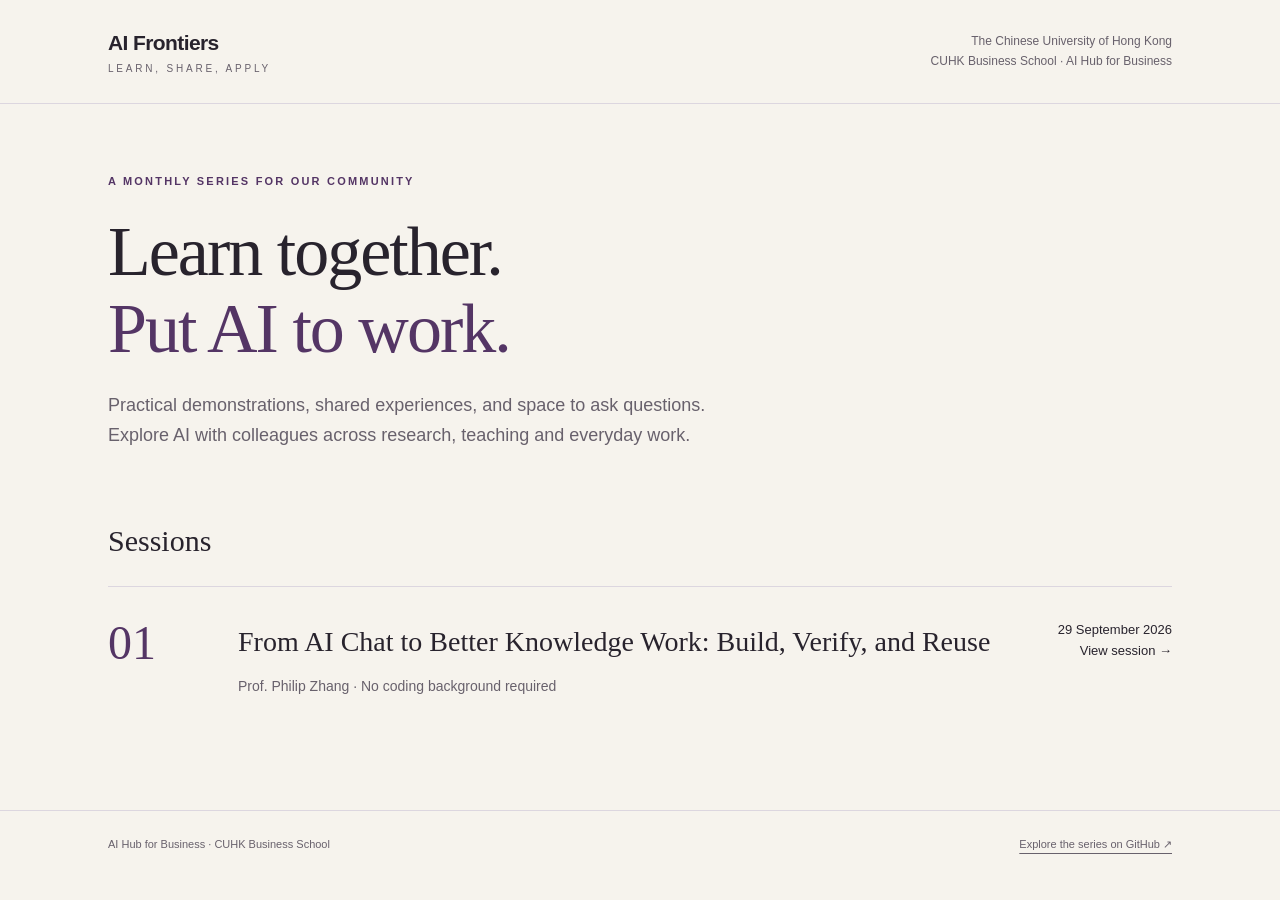
==== docs/index.html @ 6bfc77c0 "Publish event website and simplify session listing" ====
<!doctype html>
<html lang="en"><head><meta charset="utf-8"><meta name="viewport" content="width=device-width, initial-scale=1"><title>Learn, Share, Apply · AI Frontiers</title><meta name="description" content="AI Frontiers at CUHK Business School — learn, share and apply AI in research, teaching and everyday work."><link rel="stylesheet" href="style.css"></head><body><a class="skip" href="#main">Skip to content</a><header><div class="wrap masthead"><a class="brand" href="index.html">AI Frontiers<span>Learn, Share, Apply</span></a><div class="institution">The Chinese University of Hong Kong<br>CUHK Business School · AI Hub for Business</div></div></header><main id="main" class="wrap"><section class="hero"><div class="eyebrow">A monthly series for our community</div><h1>Learn together.<br><em>Put AI to work.</em></h1><p class="intro">Practical demonstrations, shared experiences, and space to ask questions. Explore AI with colleagues across research, teaching and everyday work.</p></section><section class="listing" aria-labelledby="sessions"><h2 id="sessions">Sessions</h2><a class="session" href="events/2026-09-29-build-verify-reuse.html"><span class="number">01</span><div><h2>From AI Chat to Better Knowledge Work: Build, Verify, and Reuse</h2><p>Prof. Philip Zhang · No coding background required</p></div><time datetime="2026-09-29">29 September 2026<br>View session →</time></a></section></main><footer><div class="wrap foot"><span>AI Hub for Business · CUHK Business School</span><a href="https://github.com/CUHK-Business-School-AI-Hub/AI-Frontiers-Learn-Share-and-Apply">Explore the series on GitHub ↗</a></div></footer></body></html>
---- docs/style.css ----
*{box-sizing:border-box} :root{--paper:#f6f3ed;--ink:#28232d;--muted:#68616c;--purple:#543565;--line:#dcd6df;--gold:#b18c4c}body{margin:0;background:var(--paper);color:var(--ink);font-family:Arial,Helvetica,sans-serif;line-height:1.65}a{color:inherit;text-underline-offset:5px}a:hover{color:var(--purple)}a:focus-visible{outline:3px solid var(--gold);outline-offset:6px}.wrap{max-width:1160px;margin:auto;padding:0 48px}header{border-bottom:1px solid var(--line)}.masthead{display:flex;align-items:center;justify-content:space-between;gap:24px;padding-top:26px;padding-bottom:26px}.brand{text-decoration:none;font-weight:700;font-size:21px;letter-spacing:-.6px}.brand span{display:block;font-size:10px;letter-spacing:2.8px;text-transform:uppercase;font-weight:400;color:var(--muted)}.institution{font-size:12px;text-align:right;color:var(--muted)}.eyebrow{text-transform:uppercase;font-size:11px;font-weight:700;letter-spacing:2.2px;color:var(--purple)}.hero{padding:68px 0 48px;position:relative}h1{font-family:Georgia,'Times New Roman',serif;font-weight:400;font-size:clamp(40px,5.7vw,70px);line-height:1.09;letter-spacing:-2px;margin:24px 0;max-width:930px}h1 em{font-style:normal;color:var(--purple)}.intro{font-size:18px;color:var(--muted);max-width:660px}.details{display:grid;grid-template-columns:1fr 1fr 1.4fr;border-top:1px solid var(--line);border-bottom:1px solid var(--line);margin:0;padding:25px 0;gap:25px}.details dt{font-size:10px;text-transform:uppercase;letter-spacing:2px;color:var(--muted);margin-bottom:8px}.details dd{margin:0;font-size:15px}.details strong{font-size:18px;font-weight:500}.content{display:grid;grid-template-columns:260px 1fr;gap:72px;padding:52px 0 66px}h2{font-family:Georgia,serif;font-weight:400;font-size:30px;margin:0 0 20px}.speaker{font-size:22px;margin:14px 0 6px}.affiliation{font-size:14px;color:var(--muted);margin:0}.badge{display:inline-block;font-size:11px;letter-spacing:.4px;border:1px solid var(--line);border-radius:40px;padding:5px 12px;margin-top:24px}.abstract p{font-size:16px;line-height:1.85;margin:0 0 20px}.welcome{border-left:3px solid var(--gold);padding:4px 0 4px 20px;margin-top:30px}.welcome p{font-size:14px;margin:0 0 8px}.welcome p:last-child{margin:0;color:var(--muted);font-size:13px}footer{border-top:1px solid var(--line);padding:24px 0 32px;font-size:11px;color:var(--muted)}.foot{display:flex;justify-content:space-between;gap:25px}.session{display:grid;grid-template-columns:100px 1fr 150px;gap:30px;padding:32px 0;border-top:1px solid var(--line);text-decoration:none;align-items:start}.session:hover h2{text-decoration:underline;text-underline-offset:6px}.number{font-family:Georgia,serif;font-size:48px;color:var(--purple);line-height:1}.session h2{font-size:28px;margin:0 0 10px}.session p{font-size:14px;color:var(--muted);margin:0}.session time{font-size:13px;text-align:right}.listing{padding-bottom:80px}.skip{position:absolute;left:16px;top:-100px;background:white;padding:8px;z-index:5}.skip:focus{top:10px}@media(max-width:700px){.wrap{padding:0 24px}.masthead{padding-top:20px;padding-bottom:20px}.institution{font-size:10px;max-width:130px}.brand{font-size:18px}.brand span{font-size:8px;letter-spacing:1.8px}.hero{padding:42px 0 30px}h1{letter-spacing:-1px}.details{grid-template-columns:1fr;gap:18px;padding:22px 0}.details dd{font-size:14px}.content{grid-template-columns:1fr;gap:36px;padding:32px 0 44px}.foot{flex-direction:column;gap:10px}.session{grid-template-columns:48px 1fr;gap:16px}.session time{grid-column:2;text-align:left}.session h2{font-size:25px}.number{font-size:36px}}
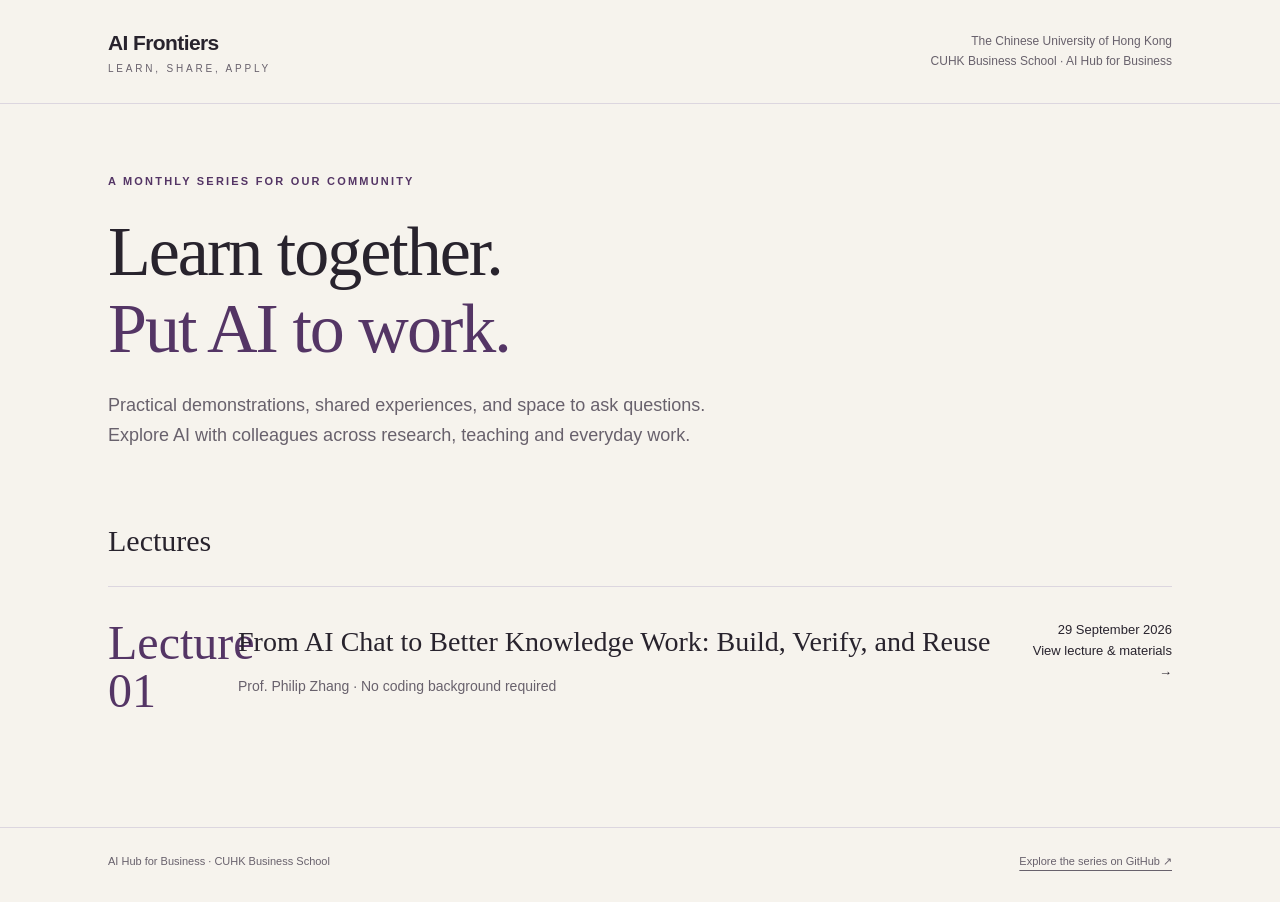
==== commit 1bacade7: "Organize lecture materials and add English resource guides" ====
--- a/docs/index.html
+++ b/docs/index.html
@@ -1,2 +1,2 @@
 <!doctype html>
-<html lang="en"><head><meta charset="utf-8"><meta name="viewport" content="width=device-width, initial-scale=1"><title>Learn, Share, Apply · AI Frontiers</title><meta name="description" content="AI Frontiers at CUHK Business School — learn, share and apply AI in research, teaching and everyday work."><link rel="stylesheet" href="style.css"></head><body><a class="skip" href="#main">Skip to content</a><header><div class="wrap masthead"><a class="brand" href="index.html">AI Frontiers<span>Learn, Share, Apply</span></a><div class="institution">The Chinese University of Hong Kong<br>CUHK Business School · AI Hub for Business</div></div></header><main id="main" class="wrap"><section class="hero"><div class="eyebrow">A monthly series for our community</div><h1>Learn together.<br><em>Put AI to work.</em></h1><p class="intro">Practical demonstrations, shared experiences, and space to ask questions. Explore AI with colleagues across research, teaching and everyday work.</p></section><section class="listing" aria-labelledby="sessions"><h2 id="sessions">Sessions</h2><a class="session" href="events/2026-09-29-build-verify-reuse.html"><span class="number">01</span><div><h2>From AI Chat to Better Knowledge Work: Build, Verify, and Reuse</h2><p>Prof. Philip Zhang · No coding background required</p></div><time datetime="2026-09-29">29 September 2026<br>View session →</time></a></section></main><footer><div class="wrap foot"><span>AI Hub for Business · CUHK Business School</span><a href="https://github.com/CUHK-Business-School-AI-Hub/AI-Frontiers-Learn-Share-and-Apply">Explore the series on GitHub ↗</a></div></footer></body></html>+<html lang="en"><head><meta charset="utf-8"><meta name="viewport" content="width=device-width, initial-scale=1"><title>Learn, Share, Apply · AI Frontiers</title><meta name="description" content="AI Frontiers at CUHK Business School — learn, share and apply AI in research, teaching and everyday work."><link rel="stylesheet" href="style.css"></head><body><a class="skip" href="#main">Skip to content</a><header><div class="wrap masthead"><a class="brand" href="index.html">AI Frontiers<span>Learn, Share, Apply</span></a><div class="institution">The Chinese University of Hong Kong<br>CUHK Business School · AI Hub for Business</div></div></header><main id="main" class="wrap"><section class="hero"><div class="eyebrow">A monthly series for our community</div><h1>Learn together.<br><em>Put AI to work.</em></h1><p class="intro">Practical demonstrations, shared experiences, and space to ask questions. Explore AI with colleagues across research, teaching and everyday work.</p></section><section class="listing" aria-labelledby="sessions"><h2 id="sessions">Lectures</h2><a class="session" href="events/2026-09-29-build-verify-reuse.html"><span class="number">Lecture 01</span><div><h2>From AI Chat to Better Knowledge Work: Build, Verify, and Reuse</h2><p>Prof. Philip Zhang · No coding background required</p></div><time datetime="2026-09-29">29 September 2026<br>View lecture &amp; materials →</time></a></section></main><footer><div class="wrap foot"><span>AI Hub for Business · CUHK Business School</span><a href="https://github.com/CUHK-Business-School-AI-Hub/AI-Frontiers-Learn-Share-and-Apply">Explore the series on GitHub ↗</a></div></footer></body></html>
--- a/docs/style.css
+++ b/docs/style.css
@@ -1 +1,3 @@
-*{box-sizing:border-box} :root{--paper:#f6f3ed;--ink:#28232d;--muted:#68616c;--purple:#543565;--line:#dcd6df;--gold:#b18c4c}body{margin:0;background:var(--paper);color:var(--ink);font-family:Arial,Helvetica,sans-serif;line-height:1.65}a{color:inherit;text-underline-offset:5px}a:hover{color:var(--purple)}a:focus-visible{outline:3px solid var(--gold);outline-offset:6px}.wrap{max-width:1160px;margin:auto;padding:0 48px}header{border-bottom:1px solid var(--line)}.masthead{display:flex;align-items:center;justify-content:space-between;gap:24px;padding-top:26px;padding-bottom:26px}.brand{text-decoration:none;font-weight:700;font-size:21px;letter-spacing:-.6px}.brand span{display:block;font-size:10px;letter-spacing:2.8px;text-transform:uppercase;font-weight:400;color:var(--muted)}.institution{font-size:12px;text-align:right;color:var(--muted)}.eyebrow{text-transform:uppercase;font-size:11px;font-weight:700;letter-spacing:2.2px;color:var(--purple)}.hero{padding:68px 0 48px;position:relative}h1{font-family:Georgia,'Times New Roman',serif;font-weight:400;font-size:clamp(40px,5.7vw,70px);line-height:1.09;letter-spacing:-2px;margin:24px 0;max-width:930px}h1 em{font-style:normal;color:var(--purple)}.intro{font-size:18px;color:var(--muted);max-width:660px}.details{display:grid;grid-template-columns:1fr 1fr 1.4fr;border-top:1px solid var(--line);border-bottom:1px solid var(--line);margin:0;padding:25px 0;gap:25px}.details dt{font-size:10px;text-transform:uppercase;letter-spacing:2px;color:var(--muted);margin-bottom:8px}.details dd{margin:0;font-size:15px}.details strong{font-size:18px;font-weight:500}.content{display:grid;grid-template-columns:260px 1fr;gap:72px;padding:52px 0 66px}h2{font-family:Georgia,serif;font-weight:400;font-size:30px;margin:0 0 20px}.speaker{font-size:22px;margin:14px 0 6px}.affiliation{font-size:14px;color:var(--muted);margin:0}.badge{display:inline-block;font-size:11px;letter-spacing:.4px;border:1px solid var(--line);border-radius:40px;padding:5px 12px;margin-top:24px}.abstract p{font-size:16px;line-height:1.85;margin:0 0 20px}.welcome{border-left:3px solid var(--gold);padding:4px 0 4px 20px;margin-top:30px}.welcome p{font-size:14px;margin:0 0 8px}.welcome p:last-child{margin:0;color:var(--muted);font-size:13px}footer{border-top:1px solid var(--line);padding:24px 0 32px;font-size:11px;color:var(--muted)}.foot{display:flex;justify-content:space-between;gap:25px}.session{display:grid;grid-template-columns:100px 1fr 150px;gap:30px;padding:32px 0;border-top:1px solid var(--line);text-decoration:none;align-items:start}.session:hover h2{text-decoration:underline;text-underline-offset:6px}.number{font-family:Georgia,serif;font-size:48px;color:var(--purple);line-height:1}.session h2{font-size:28px;margin:0 0 10px}.session p{font-size:14px;color:var(--muted);margin:0}.session time{font-size:13px;text-align:right}.listing{padding-bottom:80px}.skip{position:absolute;left:16px;top:-100px;background:white;padding:8px;z-index:5}.skip:focus{top:10px}@media(max-width:700px){.wrap{padding:0 24px}.masthead{padding-top:20px;padding-bottom:20px}.institution{font-size:10px;max-width:130px}.brand{font-size:18px}.brand span{font-size:8px;letter-spacing:1.8px}.hero{padding:42px 0 30px}h1{letter-spacing:-1px}.details{grid-template-columns:1fr;gap:18px;padding:22px 0}.details dd{font-size:14px}.content{grid-template-columns:1fr;gap:36px;padding:32px 0 44px}.foot{flex-direction:column;gap:10px}.session{grid-template-columns:48px 1fr;gap:16px}.session time{grid-column:2;text-align:left}.session h2{font-size:25px}.number{font-size:36px}}+*{box-sizing:border-box} :root{--paper:#f6f3ed;--ink:#28232d;--muted:#68616c;--purple:#543565;--line:#dcd6df;--gold:#b18c4c}body{margin:0;background:var(--paper);color:var(--ink);font-family:Arial,Helvetica,sans-serif;line-height:1.65}a{color:inherit;text-underline-offset:5px}a:hover{color:var(--purple)}a:focus-visible{outline:3px solid var(--gold);outline-offset:6px}.wrap{max-width:1160px;margin:auto;padding:0 48px}header{border-bottom:1px solid var(--line)}.masthead{display:flex;align-items:center;justify-content:space-between;gap:24px;padding-top:26px;padding-bottom:26px}.brand{text-decoration:none;font-weight:700;font-size:21px;letter-spacing:-.6px}.brand span{display:block;font-size:10px;letter-spacing:2.8px;text-transform:uppercase;font-weight:400;color:var(--muted)}.institution{font-size:12px;text-align:right;color:var(--muted)}.eyebrow{text-transform:uppercase;font-size:11px;font-weight:700;letter-spacing:2.2px;color:var(--purple)}.hero{padding:68px 0 48px;position:relative}h1{font-family:Georgia,'Times New Roman',serif;font-weight:400;font-size:clamp(40px,5.7vw,70px);line-height:1.09;letter-spacing:-2px;margin:24px 0;max-width:930px}h1 em{font-style:normal;color:var(--purple)}.intro{font-size:18px;color:var(--muted);max-width:660px}.details{display:grid;grid-template-columns:1fr 1fr 1.4fr 1.2fr;border-top:1px solid var(--line);border-bottom:1px solid var(--line);margin:0;padding:25px 0;gap:25px}.details dt{font-size:10px;text-transform:uppercase;letter-spacing:2px;color:var(--muted);margin-bottom:8px}.details dd{margin:0;font-size:15px}.details strong{font-size:18px;font-weight:500}.content{display:grid;grid-template-columns:260px 1fr;gap:72px;padding:52px 0 66px}h2{font-family:Georgia,serif;font-weight:400;font-size:30px;margin:0 0 20px}.speaker{font-size:22px;margin:14px 0 6px}.affiliation{font-size:14px;color:var(--muted);margin:0}.abstract p{font-size:16px;line-height:1.85;margin:0 0 20px}footer{border-top:1px solid var(--line);padding:24px 0 32px;font-size:11px;color:var(--muted)}.foot{display:flex;justify-content:space-between;gap:25px}.session{display:grid;grid-template-columns:100px 1fr 150px;gap:30px;padding:32px 0;border-top:1px solid var(--line);text-decoration:none;align-items:start}.session:hover h2{text-decoration:underline;text-underline-offset:6px}.number{font-family:Georgia,serif;font-size:48px;color:var(--purple);line-height:1}.session h2{font-size:28px;margin:0 0 10px}.session p{font-size:14px;color:var(--muted);margin:0}.session time{font-size:13px;text-align:right}.listing{padding-bottom:80px}.skip{position:absolute;left:16px;top:-100px;background:white;padding:8px;z-index:5}.skip:focus{top:10px}@media(max-width:700px){.wrap{padding:0 24px}.masthead{padding-top:20px;padding-bottom:20px}.institution{font-size:10px;max-width:130px}.brand{font-size:18px}.brand span{font-size:8px;letter-spacing:1.8px}.hero{padding:42px 0 30px}h1{letter-spacing:-1px}.details{grid-template-columns:1fr;gap:18px;padding:22px 0}.details dd{font-size:14px}.content{grid-template-columns:1fr;gap:36px;padding:32px 0 44px}.foot{flex-direction:column;gap:10px}.session{grid-template-columns:48px 1fr;gap:16px}.session time{grid-column:2;text-align:left}.session h2{font-size:25px}.number{font-size:36px}}
+.resources { margin: 2rem 0 3rem; padding: 1.5rem; border: 1px solid #d8d8d8; border-radius: 12px; }
+.resources li { margin: .8rem 0; line-height: 1.6; }
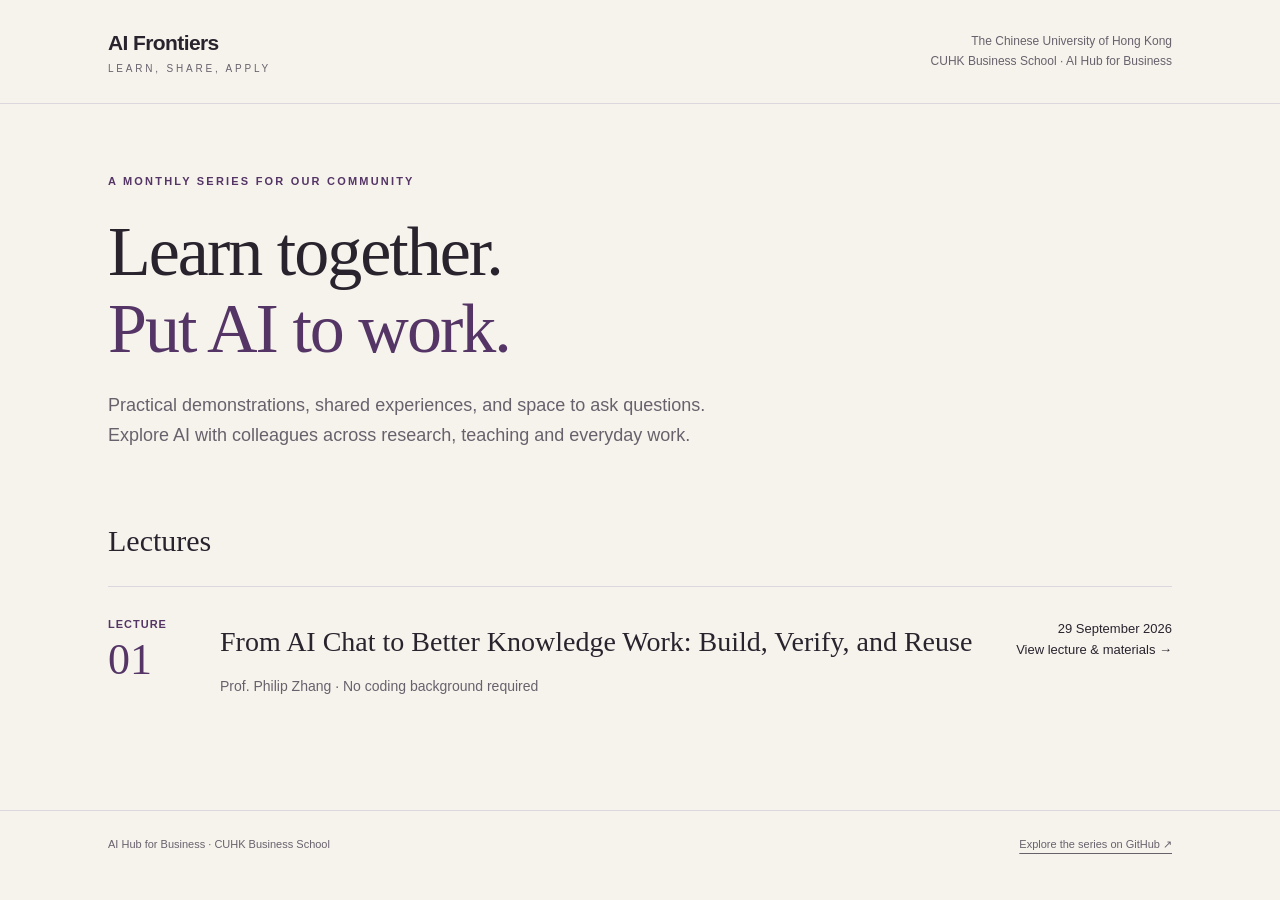
==== commit fcd9f315: "Fix lecture listing overlap and keep slide navigation visible" ====
--- a/docs/index.html
+++ b/docs/index.html
@@ -1,2 +1,2 @@
 <!doctype html>
-<html lang="en"><head><meta charset="utf-8"><meta name="viewport" content="width=device-width, initial-scale=1"><title>Learn, Share, Apply · AI Frontiers</title><meta name="description" content="AI Frontiers at CUHK Business School — learn, share and apply AI in research, teaching and everyday work."><link rel="stylesheet" href="style.css"></head><body><a class="skip" href="#main">Skip to content</a><header><div class="wrap masthead"><a class="brand" href="index.html">AI Frontiers<span>Learn, Share, Apply</span></a><div class="institution">The Chinese University of Hong Kong<br>CUHK Business School · AI Hub for Business</div></div></header><main id="main" class="wrap"><section class="hero"><div class="eyebrow">A monthly series for our community</div><h1>Learn together.<br><em>Put AI to work.</em></h1><p class="intro">Practical demonstrations, shared experiences, and space to ask questions. Explore AI with colleagues across research, teaching and everyday work.</p></section><section class="listing" aria-labelledby="sessions"><h2 id="sessions">Lectures</h2><a class="session" href="events/2026-09-29-build-verify-reuse.html"><span class="number">Lecture 01</span><div><h2>From AI Chat to Better Knowledge Work: Build, Verify, and Reuse</h2><p>Prof. Philip Zhang · No coding background required</p></div><time datetime="2026-09-29">29 September 2026<br>View lecture &amp; materials →</time></a></section></main><footer><div class="wrap foot"><span>AI Hub for Business · CUHK Business School</span><a href="https://github.com/CUHK-Business-School-AI-Hub/AI-Frontiers-Learn-Share-and-Apply">Explore the series on GitHub ↗</a></div></footer></body></html>+<html lang="en"><head><meta charset="utf-8"><meta name="viewport" content="width=device-width, initial-scale=1"><title>Learn, Share, Apply · AI Frontiers</title><meta name="description" content="AI Frontiers at CUHK Business School — learn, share and apply AI in research, teaching and everyday work."><link rel="stylesheet" href="style.css?v=20260930-layout"></head><body><a class="skip" href="#main">Skip to content</a><header><div class="wrap masthead"><a class="brand" href="index.html">AI Frontiers<span>Learn, Share, Apply</span></a><div class="institution">The Chinese University of Hong Kong<br>CUHK Business School · AI Hub for Business</div></div></header><main id="main" class="wrap"><section class="hero"><div class="eyebrow">A monthly series for our community</div><h1>Learn together.<br><em>Put AI to work.</em></h1><p class="intro">Practical demonstrations, shared experiences, and space to ask questions. Explore AI with colleagues across research, teaching and everyday work.</p></section><section class="listing" aria-labelledby="sessions"><h2 id="sessions">Lectures</h2><a class="session" href="events/2026-09-29-build-verify-reuse.html"><span class="number"><span class="number-label">Lecture</span><strong>01</strong></span><div><h2>From AI Chat to Better Knowledge Work: Build, Verify, and Reuse</h2><p>Prof. Philip Zhang · No coding background required</p></div><time datetime="2026-09-29">29 September 2026<br>View lecture &amp; materials →</time></a></section></main><footer><div class="wrap foot"><span>AI Hub for Business · CUHK Business School</span><a href="https://github.com/CUHK-Business-School-AI-Hub/AI-Frontiers-Learn-Share-and-Apply">Explore the series on GitHub ↗</a></div></footer></body></html>
--- a/docs/style.css
+++ b/docs/style.css
@@ -1,3 +1,26 @@
 *{box-sizing:border-box} :root{--paper:#f6f3ed;--ink:#28232d;--muted:#68616c;--purple:#543565;--line:#dcd6df;--gold:#b18c4c}body{margin:0;background:var(--paper);color:var(--ink);font-family:Arial,Helvetica,sans-serif;line-height:1.65}a{color:inherit;text-underline-offset:5px}a:hover{color:var(--purple)}a:focus-visible{outline:3px solid var(--gold);outline-offset:6px}.wrap{max-width:1160px;margin:auto;padding:0 48px}header{border-bottom:1px solid var(--line)}.masthead{display:flex;align-items:center;justify-content:space-between;gap:24px;padding-top:26px;padding-bottom:26px}.brand{text-decoration:none;font-weight:700;font-size:21px;letter-spacing:-.6px}.brand span{display:block;font-size:10px;letter-spacing:2.8px;text-transform:uppercase;font-weight:400;color:var(--muted)}.institution{font-size:12px;text-align:right;color:var(--muted)}.eyebrow{text-transform:uppercase;font-size:11px;font-weight:700;letter-spacing:2.2px;color:var(--purple)}.hero{padding:68px 0 48px;position:relative}h1{font-family:Georgia,'Times New Roman',serif;font-weight:400;font-size:clamp(40px,5.7vw,70px);line-height:1.09;letter-spacing:-2px;margin:24px 0;max-width:930px}h1 em{font-style:normal;color:var(--purple)}.intro{font-size:18px;color:var(--muted);max-width:660px}.details{display:grid;grid-template-columns:1fr 1fr 1.4fr 1.2fr;border-top:1px solid var(--line);border-bottom:1px solid var(--line);margin:0;padding:25px 0;gap:25px}.details dt{font-size:10px;text-transform:uppercase;letter-spacing:2px;color:var(--muted);margin-bottom:8px}.details dd{margin:0;font-size:15px}.details strong{font-size:18px;font-weight:500}.content{display:grid;grid-template-columns:260px 1fr;gap:72px;padding:52px 0 66px}h2{font-family:Georgia,serif;font-weight:400;font-size:30px;margin:0 0 20px}.speaker{font-size:22px;margin:14px 0 6px}.affiliation{font-size:14px;color:var(--muted);margin:0}.abstract p{font-size:16px;line-height:1.85;margin:0 0 20px}footer{border-top:1px solid var(--line);padding:24px 0 32px;font-size:11px;color:var(--muted)}.foot{display:flex;justify-content:space-between;gap:25px}.session{display:grid;grid-template-columns:100px 1fr 150px;gap:30px;padding:32px 0;border-top:1px solid var(--line);text-decoration:none;align-items:start}.session:hover h2{text-decoration:underline;text-underline-offset:6px}.number{font-family:Georgia,serif;font-size:48px;color:var(--purple);line-height:1}.session h2{font-size:28px;margin:0 0 10px}.session p{font-size:14px;color:var(--muted);margin:0}.session time{font-size:13px;text-align:right}.listing{padding-bottom:80px}.skip{position:absolute;left:16px;top:-100px;background:white;padding:8px;z-index:5}.skip:focus{top:10px}@media(max-width:700px){.wrap{padding:0 24px}.masthead{padding-top:20px;padding-bottom:20px}.institution{font-size:10px;max-width:130px}.brand{font-size:18px}.brand span{font-size:8px;letter-spacing:1.8px}.hero{padding:42px 0 30px}h1{letter-spacing:-1px}.details{grid-template-columns:1fr;gap:18px;padding:22px 0}.details dd{font-size:14px}.content{grid-template-columns:1fr;gap:36px;padding:32px 0 44px}.foot{flex-direction:column;gap:10px}.session{grid-template-columns:48px 1fr;gap:16px}.session time{grid-column:2;text-align:left}.session h2{font-size:25px}.number{font-size:36px}}
 .resources { margin: 2rem 0 3rem; padding: 1.5rem; border: 1px solid #d8d8d8; border-radius: 12px; }
 .resources li { margin: .8rem 0; line-height: 1.6; }
+
+/* Keep the lecture label inside its own column at every viewport width. */
+.session { grid-template-columns: 84px minmax(0, 1fr) 160px; gap: 28px; }
+.session > * { min-width: 0; }
+.number { display: grid; gap: 8px; font-size: 44px; line-height: 1; }
+.number-label { font-family: Arial, Helvetica, sans-serif; font-size: 11px; font-weight: 700; letter-spacing: 1px; text-transform: uppercase; }
+.number strong { font-weight: 400; }
+.session h2 { overflow-wrap: break-word; }
+.session time { line-height: 1.6; }
+@media (max-width: 800px) {
+  .session { grid-template-columns: 64px minmax(0, 1fr); gap: 20px; }
+  .session time { grid-column: 2; text-align: left; }
+}
+@media (max-width: 420px) {
+  .wrap { padding-left: 20px; padding-right: 20px; }
+  .masthead { align-items: flex-start; gap: 16px; }
+  .institution { max-width: 120px; }
+  .brand { flex-shrink: 0; }
+  .session { grid-template-columns: 48px minmax(0, 1fr); gap: 16px; }
+  .number { font-size: 36px; }
+  .number-label { font-size: 9px; letter-spacing: .5px; }
+  .session h2 { font-size: 25px; line-height: 1.25; }
+}
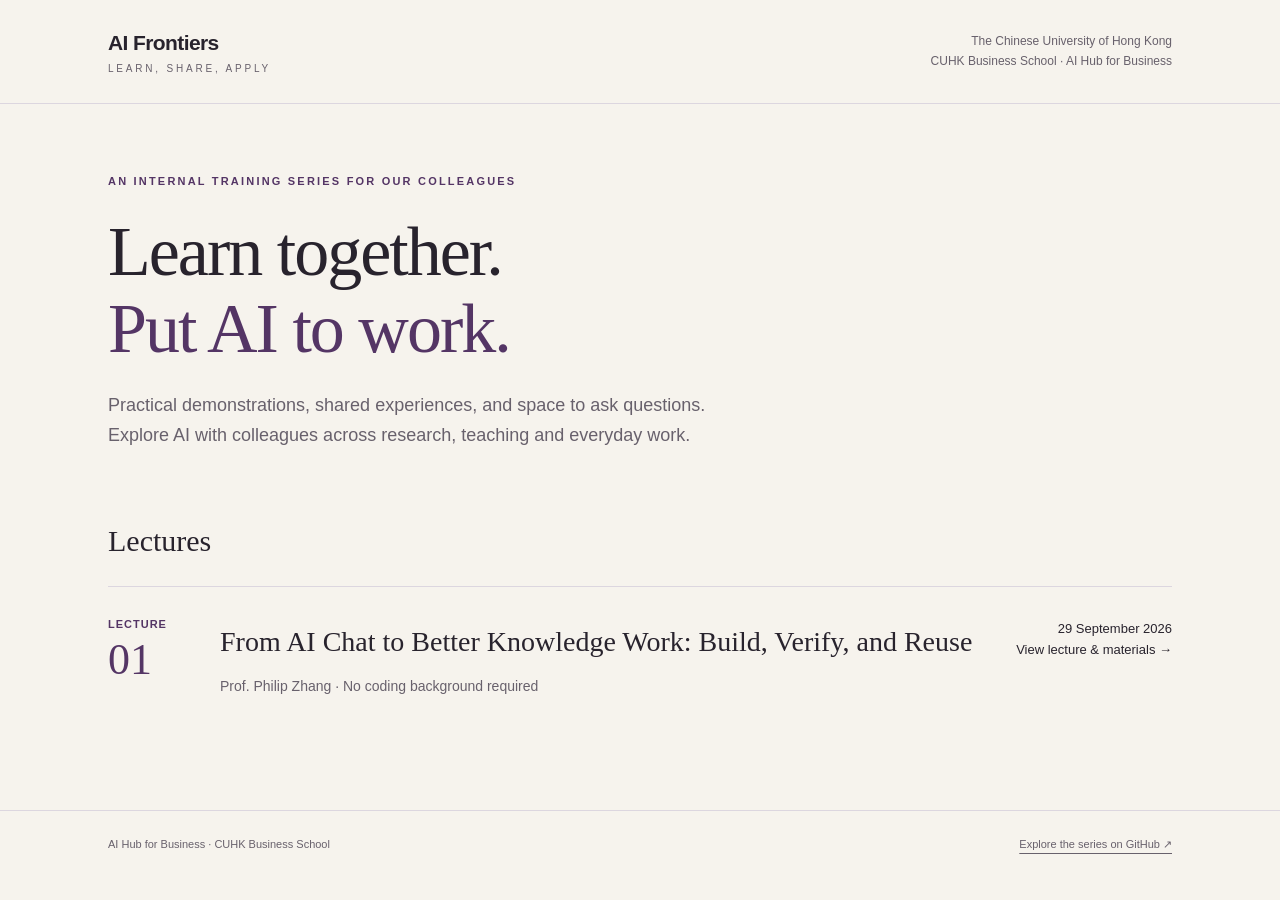
==== commit 1a865b56: "Update homepage training series tagline" ====
--- a/docs/index.html
+++ b/docs/index.html
@@ -1,2 +1,2 @@
 <!doctype html>
-<html lang="en"><head><meta charset="utf-8"><meta name="viewport" content="width=device-width, initial-scale=1"><title>Learn, Share, Apply · AI Frontiers</title><meta name="description" content="AI Frontiers at CUHK Business School — learn, share and apply AI in research, teaching and everyday work."><link rel="stylesheet" href="style.css?v=20260930-layout"></head><body><a class="skip" href="#main">Skip to content</a><header><div class="wrap masthead"><a class="brand" href="index.html">AI Frontiers<span>Learn, Share, Apply</span></a><div class="institution">The Chinese University of Hong Kong<br>CUHK Business School · AI Hub for Business</div></div></header><main id="main" class="wrap"><section class="hero"><div class="eyebrow">A monthly series for our community</div><h1>Learn together.<br><em>Put AI to work.</em></h1><p class="intro">Practical demonstrations, shared experiences, and space to ask questions. Explore AI with colleagues across research, teaching and everyday work.</p></section><section class="listing" aria-labelledby="sessions"><h2 id="sessions">Lectures</h2><a class="session" href="events/2026-09-29-build-verify-reuse.html"><span class="number"><span class="number-label">Lecture</span><strong>01</strong></span><div><h2>From AI Chat to Better Knowledge Work: Build, Verify, and Reuse</h2><p>Prof. Philip Zhang · No coding background required</p></div><time datetime="2026-09-29">29 September 2026<br>View lecture &amp; materials →</time></a></section></main><footer><div class="wrap foot"><span>AI Hub for Business · CUHK Business School</span><a href="https://github.com/CUHK-Business-School-AI-Hub/AI-Frontiers-Learn-Share-and-Apply">Explore the series on GitHub ↗</a></div></footer></body></html>+<html lang="en"><head><meta charset="utf-8"><meta name="viewport" content="width=device-width, initial-scale=1"><title>Learn, Share, Apply · AI Frontiers</title><meta name="description" content="AI Frontiers at CUHK Business School — learn, share and apply AI in research, teaching and everyday work."><link rel="stylesheet" href="style.css?v=20260930-layout"></head><body><a class="skip" href="#main">Skip to content</a><header><div class="wrap masthead"><a class="brand" href="index.html">AI Frontiers<span>Learn, Share, Apply</span></a><div class="institution">The Chinese University of Hong Kong<br>CUHK Business School · AI Hub for Business</div></div></header><main id="main" class="wrap"><section class="hero"><div class="eyebrow">An Internal Training Series for Our Colleagues</div><h1>Learn together.<br><em>Put AI to work.</em></h1><p class="intro">Practical demonstrations, shared experiences, and space to ask questions. Explore AI with colleagues across research, teaching and everyday work.</p></section><section class="listing" aria-labelledby="sessions"><h2 id="sessions">Lectures</h2><a class="session" href="events/2026-09-29-build-verify-reuse.html"><span class="number"><span class="number-label">Lecture</span><strong>01</strong></span><div><h2>From AI Chat to Better Knowledge Work: Build, Verify, and Reuse</h2><p>Prof. Philip Zhang · No coding background required</p></div><time datetime="2026-09-29">29 September 2026<br>View lecture &amp; materials →</time></a></section></main><footer><div class="wrap foot"><span>AI Hub for Business · CUHK Business School</span><a href="https://github.com/CUHK-Business-School-AI-Hub/AI-Frontiers-Learn-Share-and-Apply">Explore the series on GitHub ↗</a></div></footer></body></html>
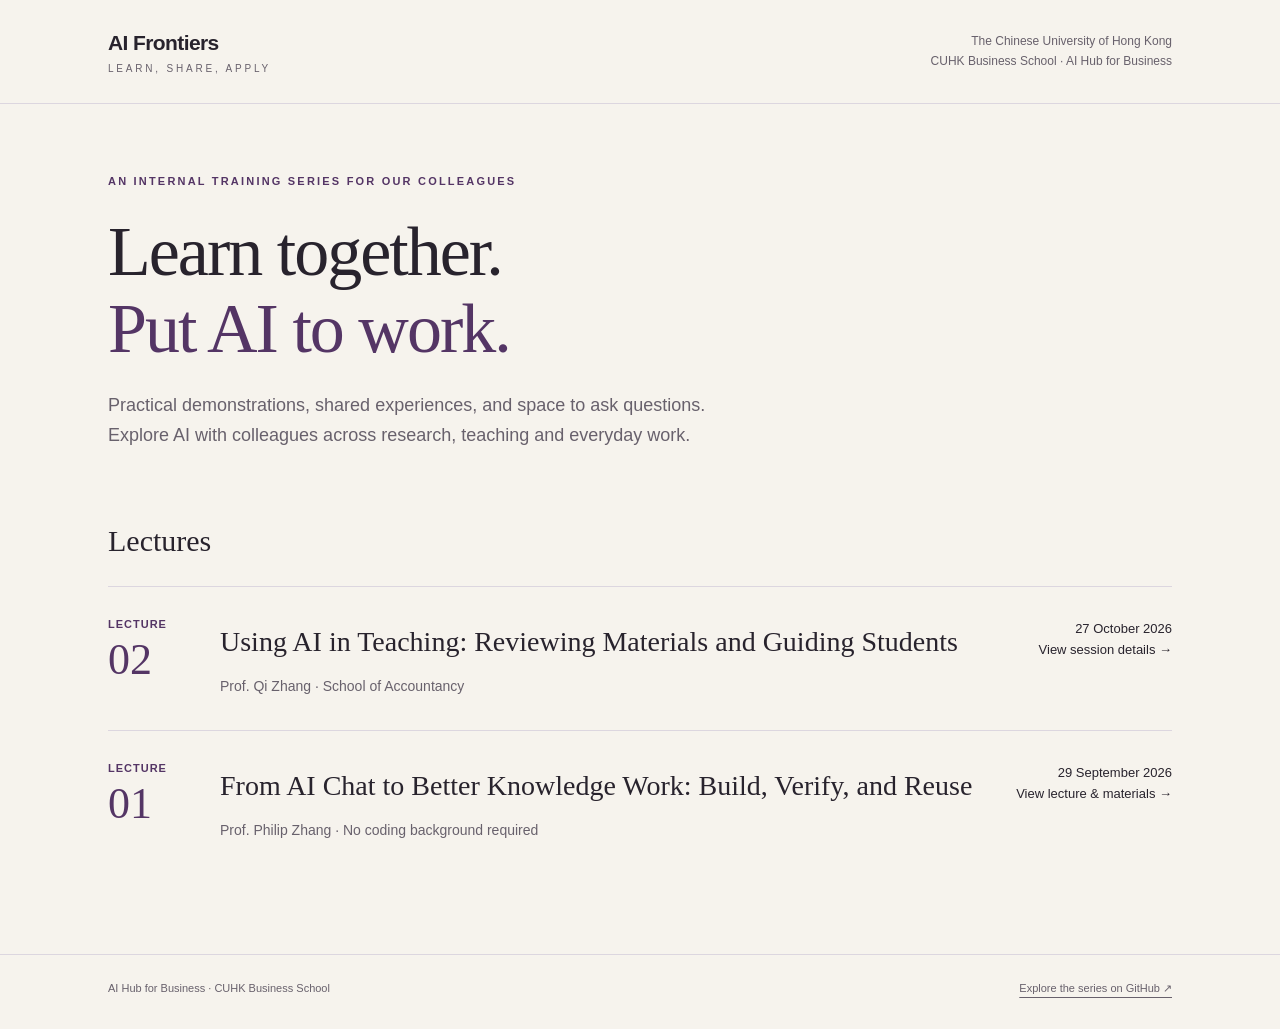
==== commit eece524b: "Add Lecture 02: docs/index.html" ====
--- a/docs/index.html
+++ b/docs/index.html
@@ -1,2 +1,2 @@
 <!doctype html>
-<html lang="en"><head><meta charset="utf-8"><meta name="viewport" content="width=device-width, initial-scale=1"><title>Learn, Share, Apply · AI Frontiers</title><meta name="description" content="AI Frontiers at CUHK Business School — learn, share and apply AI in research, teaching and everyday work."><link rel="stylesheet" href="style.css?v=20260930-layout"></head><body><a class="skip" href="#main">Skip to content</a><header><div class="wrap masthead"><a class="brand" href="index.html">AI Frontiers<span>Learn, Share, Apply</span></a><div class="institution">The Chinese University of Hong Kong<br>CUHK Business School · AI Hub for Business</div></div></header><main id="main" class="wrap"><section class="hero"><div class="eyebrow">An Internal Training Series for Our Colleagues</div><h1>Learn together.<br><em>Put AI to work.</em></h1><p class="intro">Practical demonstrations, shared experiences, and space to ask questions. Explore AI with colleagues across research, teaching and everyday work.</p></section><section class="listing" aria-labelledby="sessions"><h2 id="sessions">Lectures</h2><a class="session" href="events/2026-09-29-build-verify-reuse.html"><span class="number"><span class="number-label">Lecture</span><strong>01</strong></span><div><h2>From AI Chat to Better Knowledge Work: Build, Verify, and Reuse</h2><p>Prof. Philip Zhang · No coding background required</p></div><time datetime="2026-09-29">29 September 2026<br>View lecture &amp; materials →</time></a></section></main><footer><div class="wrap foot"><span>AI Hub for Business · CUHK Business School</span><a href="https://github.com/CUHK-Business-School-AI-Hub/AI-Frontiers-Learn-Share-and-Apply">Explore the series on GitHub ↗</a></div></footer></body></html>+<html lang="en"><head><meta charset="utf-8"><meta name="viewport" content="width=device-width, initial-scale=1"><title>Learn, Share, Apply · AI Frontiers</title><meta name="description" content="AI Frontiers at CUHK Business School — learn, share and apply AI in research, teaching and everyday work."><link rel="stylesheet" href="style.css?v=20260930-layout"></head><body><a class="skip" href="#main">Skip to content</a><header><div class="wrap masthead"><a class="brand" href="index.html">AI Frontiers<span>Learn, Share, Apply</span></a><div class="institution">The Chinese University of Hong Kong<br>CUHK Business School · AI Hub for Business</div></div></header><main id="main" class="wrap"><section class="hero"><div class="eyebrow">An Internal Training Series for Our Colleagues</div><h1>Learn together.<br><em>Put AI to work.</em></h1><p class="intro">Practical demonstrations, shared experiences, and space to ask questions. Explore AI with colleagues across research, teaching and everyday work.</p></section><section class="listing" aria-labelledby="sessions"><h2 id="sessions">Lectures</h2><a class="session" href="events/2026-10-27-ai-in-teaching.html"><span class="number"><span class="number-label">Lecture</span><strong>02</strong></span><div><h2>Using AI in Teaching: Reviewing Materials and Guiding Students</h2><p>Prof. Qi Zhang · School of Accountancy</p></div><time datetime="2026-10-27">27 October 2026<br>View session details →</time></a><a class="session" href="events/2026-09-29-build-verify-reuse.html"><span class="number"><span class="number-label">Lecture</span><strong>01</strong></span><div><h2>From AI Chat to Better Knowledge Work: Build, Verify, and Reuse</h2><p>Prof. Philip Zhang · No coding background required</p></div><time datetime="2026-09-29">29 September 2026<br>View lecture &amp; materials →</time></a></section></main><footer><div class="wrap foot"><span>AI Hub for Business · CUHK Business School</span><a href="https://github.com/CUHK-Business-School-AI-Hub/AI-Frontiers-Learn-Share-and-Apply">Explore the series on GitHub ↗</a></div></footer></body></html>
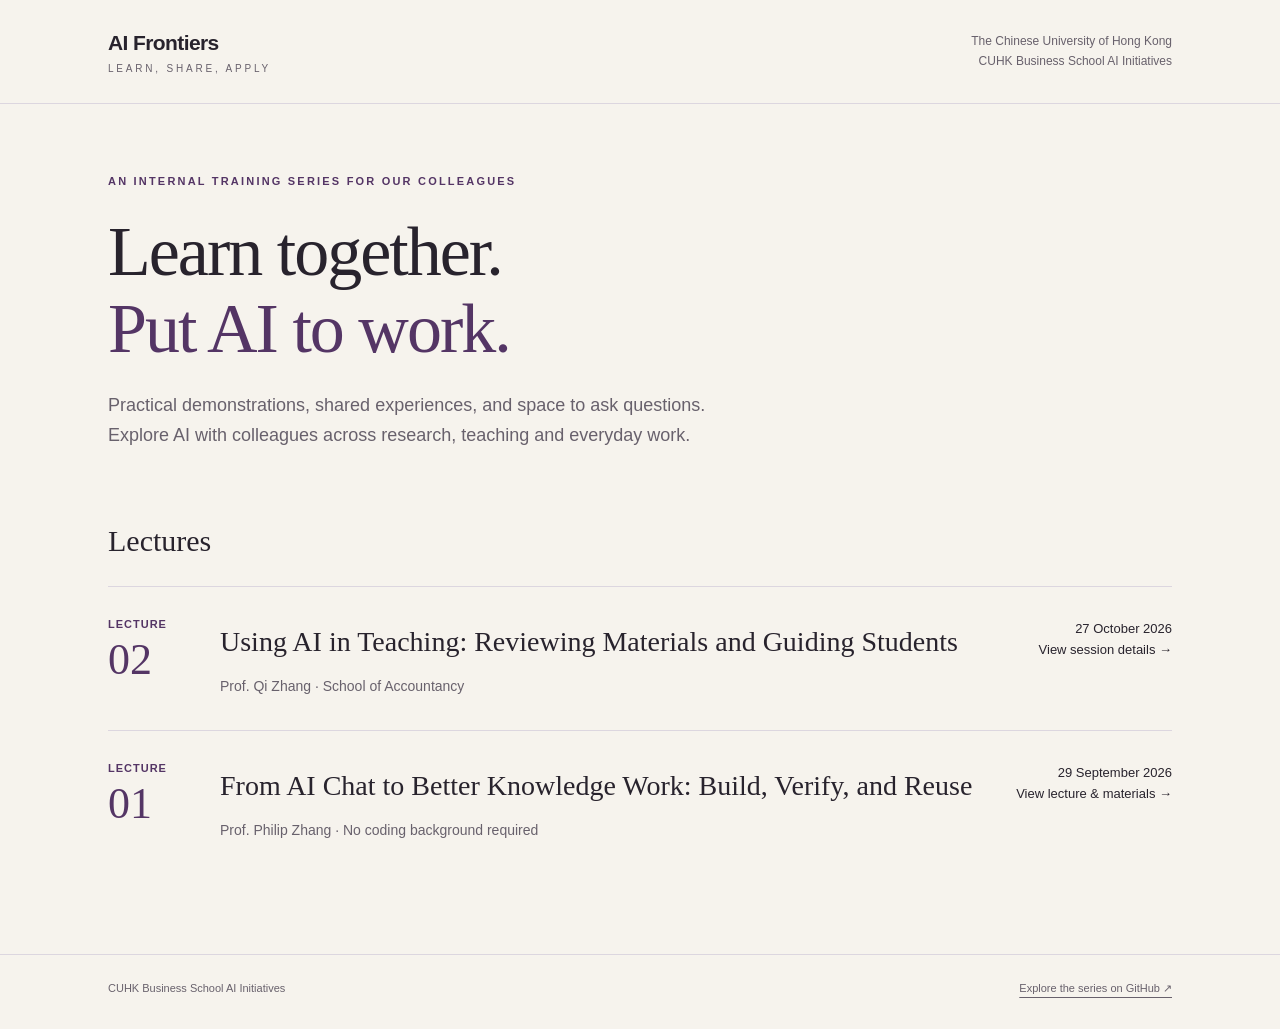
==== commit b251d573: "Unify series branding: docs/index.html" ====
--- a/docs/index.html
+++ b/docs/index.html
@@ -1,2 +1,2 @@
 <!doctype html>
-<html lang="en"><head><meta charset="utf-8"><meta name="viewport" content="width=device-width, initial-scale=1"><title>Learn, Share, Apply · AI Frontiers</title><meta name="description" content="AI Frontiers at CUHK Business School — learn, share and apply AI in research, teaching and everyday work."><link rel="stylesheet" href="style.css?v=20260930-layout"></head><body><a class="skip" href="#main">Skip to content</a><header><div class="wrap masthead"><a class="brand" href="index.html">AI Frontiers<span>Learn, Share, Apply</span></a><div class="institution">The Chinese University of Hong Kong<br>CUHK Business School · AI Hub for Business</div></div></header><main id="main" class="wrap"><section class="hero"><div class="eyebrow">An Internal Training Series for Our Colleagues</div><h1>Learn together.<br><em>Put AI to work.</em></h1><p class="intro">Practical demonstrations, shared experiences, and space to ask questions. Explore AI with colleagues across research, teaching and everyday work.</p></section><section class="listing" aria-labelledby="sessions"><h2 id="sessions">Lectures</h2><a class="session" href="events/2026-10-27-ai-in-teaching.html"><span class="number"><span class="number-label">Lecture</span><strong>02</strong></span><div><h2>Using AI in Teaching: Reviewing Materials and Guiding Students</h2><p>Prof. Qi Zhang · School of Accountancy</p></div><time datetime="2026-10-27">27 October 2026<br>View session details →</time></a><a class="session" href="events/2026-09-29-build-verify-reuse.html"><span class="number"><span class="number-label">Lecture</span><strong>01</strong></span><div><h2>From AI Chat to Better Knowledge Work: Build, Verify, and Reuse</h2><p>Prof. Philip Zhang · No coding background required</p></div><time datetime="2026-09-29">29 September 2026<br>View lecture &amp; materials →</time></a></section></main><footer><div class="wrap foot"><span>AI Hub for Business · CUHK Business School</span><a href="https://github.com/CUHK-Business-School-AI-Hub/AI-Frontiers-Learn-Share-and-Apply">Explore the series on GitHub ↗</a></div></footer></body></html>+<html lang="en"><head><meta charset="utf-8"><meta name="viewport" content="width=device-width, initial-scale=1"><title>Learn, Share, Apply · AI Frontiers</title><meta name="description" content="AI Frontiers by CUHK Business School AI Initiatives — learn, share and apply AI in research, teaching and everyday work."><link rel="stylesheet" href="style.css?v=20260930-layout"></head><body><a class="skip" href="#main">Skip to content</a><header><div class="wrap masthead"><a class="brand" href="index.html">AI Frontiers<span>Learn, Share, Apply</span></a><div class="institution">The Chinese University of Hong Kong<br>CUHK Business School AI Initiatives</div></div></header><main id="main" class="wrap"><section class="hero"><div class="eyebrow">An Internal Training Series for Our Colleagues</div><h1>Learn together.<br><em>Put AI to work.</em></h1><p class="intro">Practical demonstrations, shared experiences, and space to ask questions. Explore AI with colleagues across research, teaching and everyday work.</p></section><section class="listing" aria-labelledby="sessions"><h2 id="sessions">Lectures</h2><a class="session" href="events/2026-10-27-ai-in-teaching.html"><span class="number"><span class="number-label">Lecture</span><strong>02</strong></span><div><h2>Using AI in Teaching: Reviewing Materials and Guiding Students</h2><p>Prof. Qi Zhang · School of Accountancy</p></div><time datetime="2026-10-27">27 October 2026<br>View session details →</time></a><a class="session" href="events/2026-09-29-build-verify-reuse.html"><span class="number"><span class="number-label">Lecture</span><strong>01</strong></span><div><h2>From AI Chat to Better Knowledge Work: Build, Verify, and Reuse</h2><p>Prof. Philip Zhang · No coding background required</p></div><time datetime="2026-09-29">29 September 2026<br>View lecture &amp; materials →</time></a></section></main><footer><div class="wrap foot"><span>CUHK Business School AI Initiatives</span><a href="https://github.com/CUHK-Business-School-AI-Hub/AI-Frontiers-Learn-Share-and-Apply">Explore the series on GitHub ↗</a></div></footer></body></html>
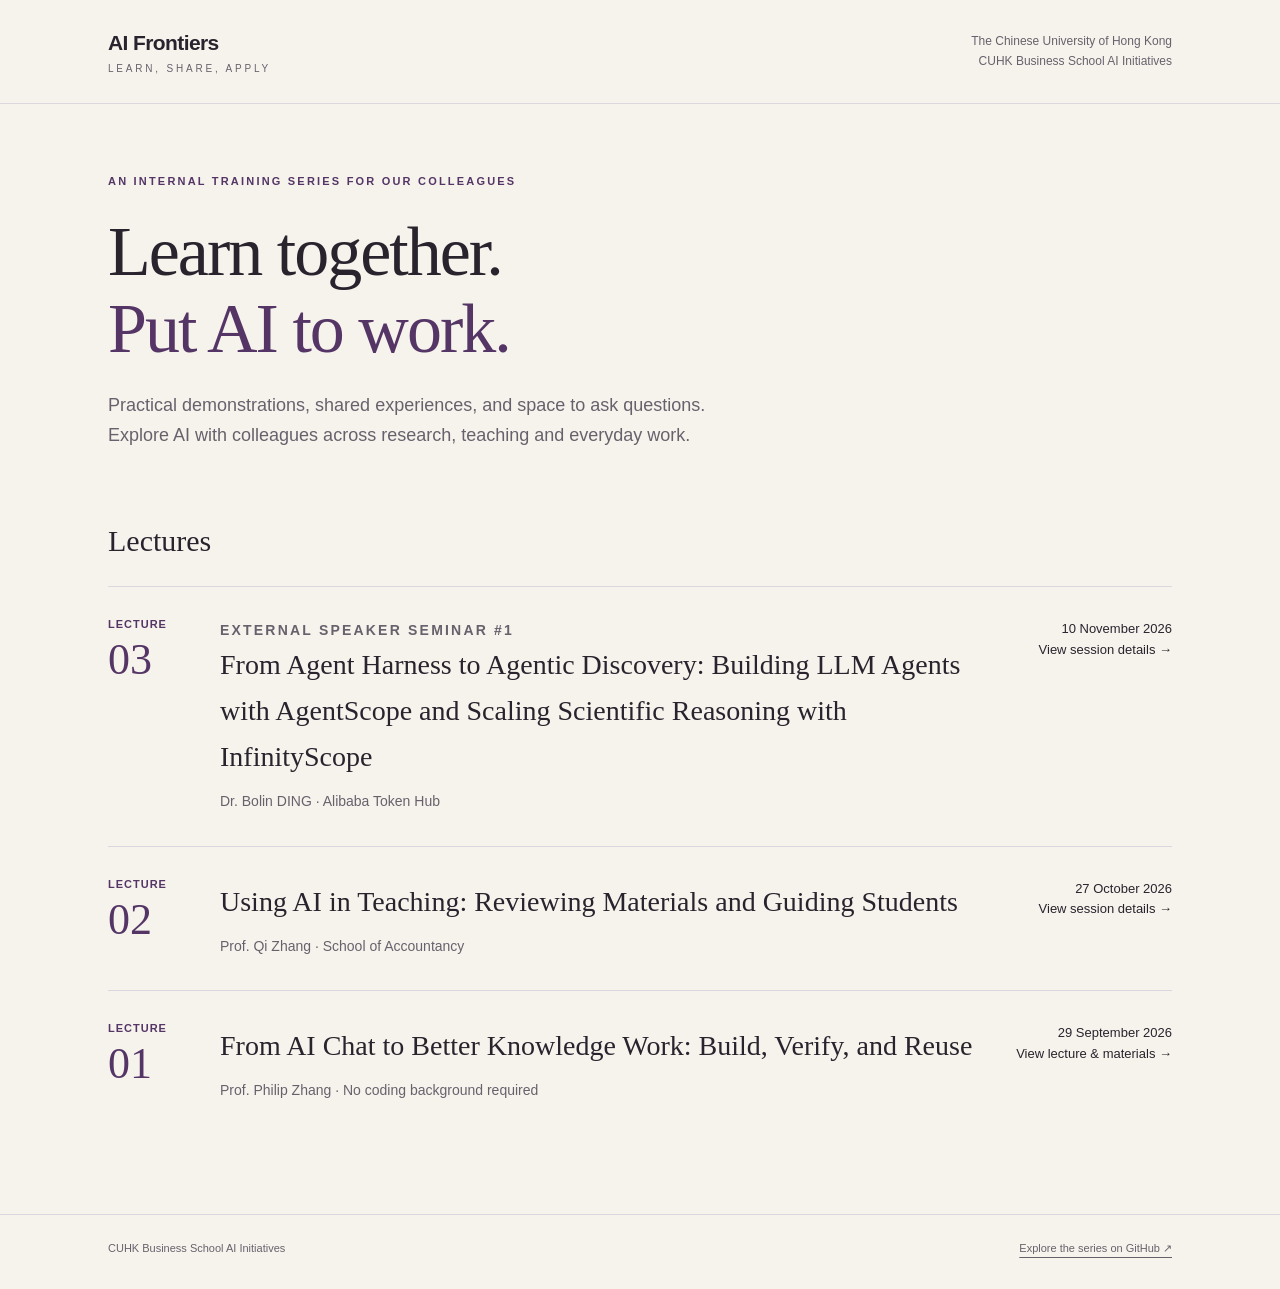
==== commit 4d3decf4: "Add Lecture 03 and External Speaker Seminar #1 resource pages" ====
--- a/docs/index.html
+++ b/docs/index.html
@@ -1,2 +1,2 @@
 <!doctype html>
-<html lang="en"><head><meta charset="utf-8"><meta name="viewport" content="width=device-width, initial-scale=1"><title>Learn, Share, Apply · AI Frontiers</title><meta name="description" content="AI Frontiers by CUHK Business School AI Initiatives — learn, share and apply AI in research, teaching and everyday work."><link rel="stylesheet" href="style.css?v=20260930-layout"></head><body><a class="skip" href="#main">Skip to content</a><header><div class="wrap masthead"><a class="brand" href="index.html">AI Frontiers<span>Learn, Share, Apply</span></a><div class="institution">The Chinese University of Hong Kong<br>CUHK Business School AI Initiatives</div></div></header><main id="main" class="wrap"><section class="hero"><div class="eyebrow">An Internal Training Series for Our Colleagues</div><h1>Learn together.<br><em>Put AI to work.</em></h1><p class="intro">Practical demonstrations, shared experiences, and space to ask questions. Explore AI with colleagues across research, teaching and everyday work.</p></section><section class="listing" aria-labelledby="sessions"><h2 id="sessions">Lectures</h2><a class="session" href="events/2026-10-27-ai-in-teaching.html"><span class="number"><span class="number-label">Lecture</span><strong>02</strong></span><div><h2>Using AI in Teaching: Reviewing Materials and Guiding Students</h2><p>Prof. Qi Zhang · School of Accountancy</p></div><time datetime="2026-10-27">27 October 2026<br>View session details →</time></a><a class="session" href="events/2026-09-29-build-verify-reuse.html"><span class="number"><span class="number-label">Lecture</span><strong>01</strong></span><div><h2>From AI Chat to Better Knowledge Work: Build, Verify, and Reuse</h2><p>Prof. Philip Zhang · No coding background required</p></div><time datetime="2026-09-29">29 September 2026<br>View lecture &amp; materials →</time></a></section></main><footer><div class="wrap foot"><span>CUHK Business School AI Initiatives</span><a href="https://github.com/CUHK-Business-School-AI-Hub/AI-Frontiers-Learn-Share-and-Apply">Explore the series on GitHub ↗</a></div></footer></body></html>+<html lang="en"><head><meta charset="utf-8"><meta name="viewport" content="width=device-width, initial-scale=1"><title>Learn, Share, Apply · AI Frontiers</title><meta name="description" content="AI Frontiers by CUHK Business School AI Initiatives — learn, share and apply AI in research, teaching and everyday work."><link rel="stylesheet" href="style.css?v=20260930-layout"></head><body><a class="skip" href="#main">Skip to content</a><header><div class="wrap masthead"><a class="brand" href="index.html">AI Frontiers<span>Learn, Share, Apply</span></a><div class="institution">The Chinese University of Hong Kong<br>CUHK Business School AI Initiatives</div></div></header><main id="main" class="wrap"><section class="hero"><div class="eyebrow">An Internal Training Series for Our Colleagues</div><h1>Learn together.<br><em>Put AI to work.</em></h1><p class="intro">Practical demonstrations, shared experiences, and space to ask questions. Explore AI with colleagues across research, teaching and everyday work.</p></section><section class="listing" aria-labelledby="sessions"><h2 id="sessions">Lectures</h2><a class="session" href="events/2026-11-10-agentic-discovery.html"><span class="number"><span class="number-label">Lecture</span><strong>03</strong></span><div><p class="eyebrow">External Speaker Seminar #1</p><h2>From Agent Harness to Agentic Discovery: Building LLM Agents with AgentScope and Scaling Scientific Reasoning with InfinityScope</h2><p>Dr. Bolin DING · Alibaba Token Hub</p></div><time datetime="2026-11-10">10 November 2026<br>View session details →</time></a><a class="session" href="events/2026-10-27-ai-in-teaching.html"><span class="number"><span class="number-label">Lecture</span><strong>02</strong></span><div><h2>Using AI in Teaching: Reviewing Materials and Guiding Students</h2><p>Prof. Qi Zhang · School of Accountancy</p></div><time datetime="2026-10-27">27 October 2026<br>View session details →</time></a><a class="session" href="events/2026-09-29-build-verify-reuse.html"><span class="number"><span class="number-label">Lecture</span><strong>01</strong></span><div><h2>From AI Chat to Better Knowledge Work: Build, Verify, and Reuse</h2><p>Prof. Philip Zhang · No coding background required</p></div><time datetime="2026-09-29">29 September 2026<br>View lecture &amp; materials →</time></a></section></main><footer><div class="wrap foot"><span>CUHK Business School AI Initiatives</span><a href="https://github.com/CUHK-Business-School-AI-Hub/AI-Frontiers-Learn-Share-and-Apply">Explore the series on GitHub ↗</a></div></footer></body></html>
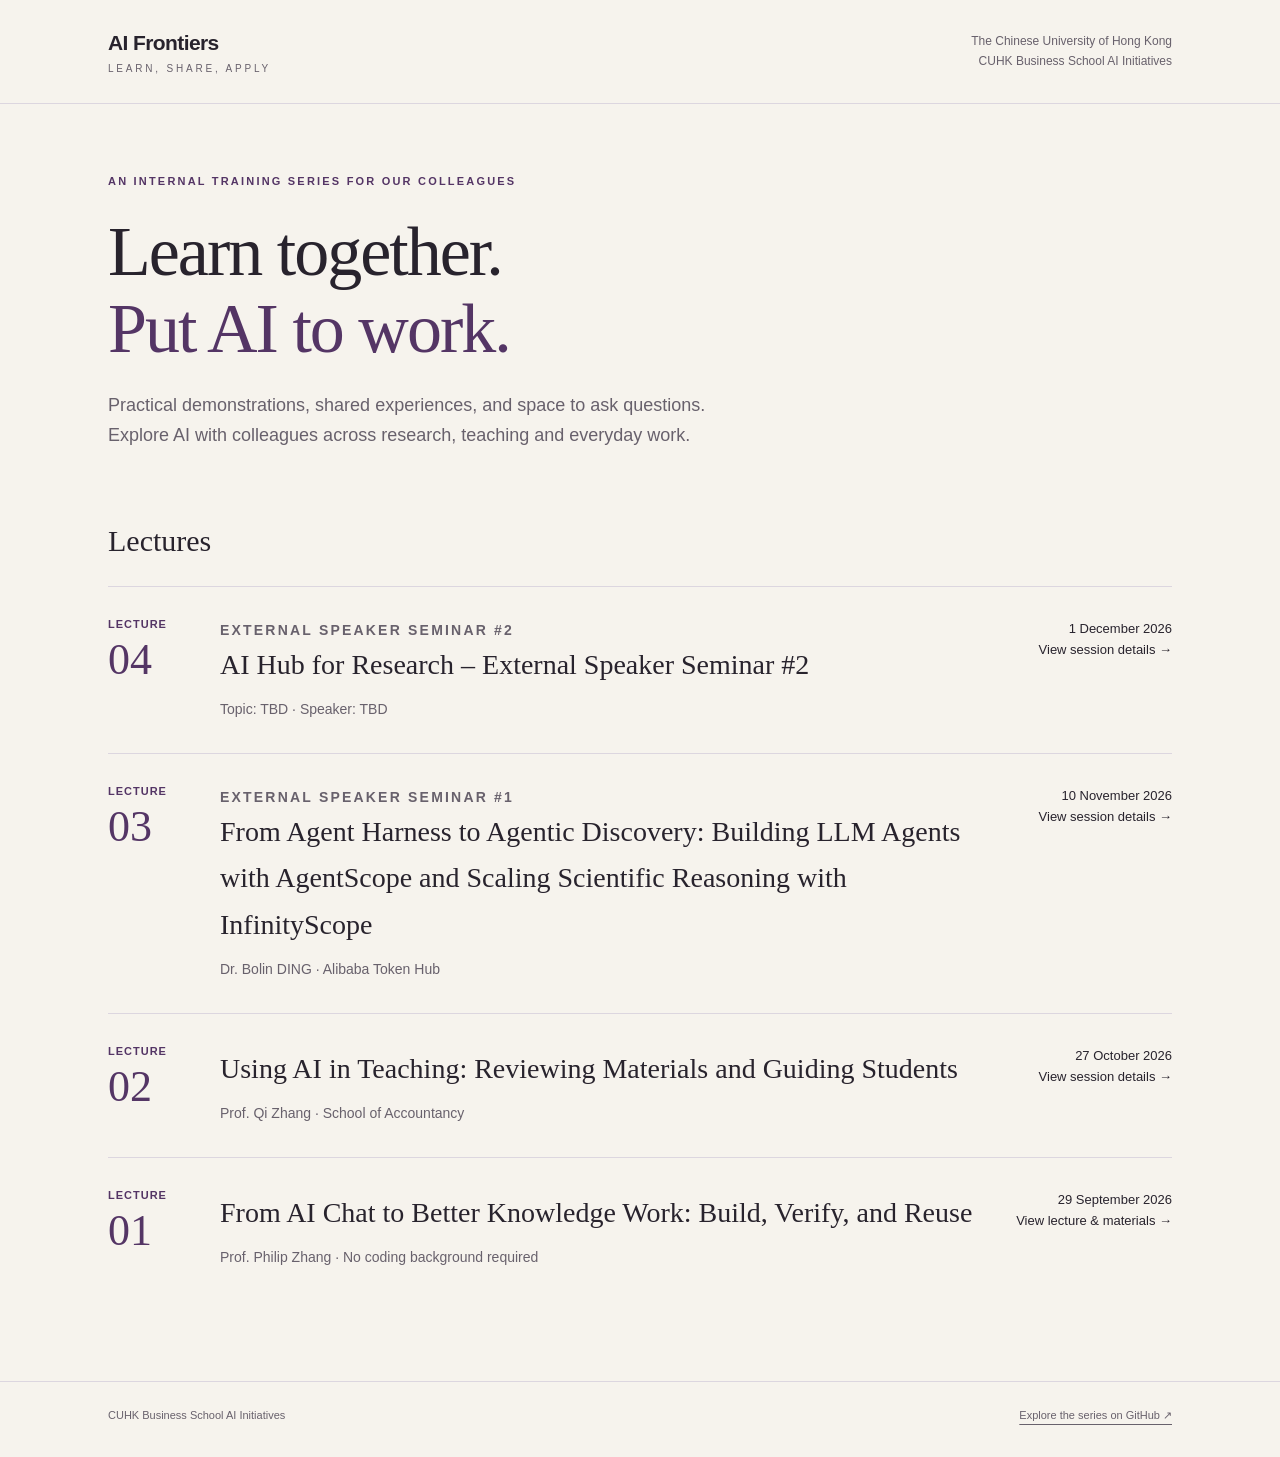
==== commit d91dc3d6: "Add External Speaker Seminar 2 event announcement" ====
--- a/docs/index.html
+++ b/docs/index.html
@@ -1,2 +1,2 @@
 <!doctype html>
-<html lang="en"><head><meta charset="utf-8"><meta name="viewport" content="width=device-width, initial-scale=1"><title>Learn, Share, Apply · AI Frontiers</title><meta name="description" content="AI Frontiers by CUHK Business School AI Initiatives — learn, share and apply AI in research, teaching and everyday work."><link rel="stylesheet" href="style.css?v=20260930-layout"></head><body><a class="skip" href="#main">Skip to content</a><header><div class="wrap masthead"><a class="brand" href="index.html">AI Frontiers<span>Learn, Share, Apply</span></a><div class="institution">The Chinese University of Hong Kong<br>CUHK Business School AI Initiatives</div></div></header><main id="main" class="wrap"><section class="hero"><div class="eyebrow">An Internal Training Series for Our Colleagues</div><h1>Learn together.<br><em>Put AI to work.</em></h1><p class="intro">Practical demonstrations, shared experiences, and space to ask questions. Explore AI with colleagues across research, teaching and everyday work.</p></section><section class="listing" aria-labelledby="sessions"><h2 id="sessions">Lectures</h2><a class="session" href="events/2026-11-10-agentic-discovery.html"><span class="number"><span class="number-label">Lecture</span><strong>03</strong></span><div><p class="eyebrow">External Speaker Seminar #1</p><h2>From Agent Harness to Agentic Discovery: Building LLM Agents with AgentScope and Scaling Scientific Reasoning with InfinityScope</h2><p>Dr. Bolin DING · Alibaba Token Hub</p></div><time datetime="2026-11-10">10 November 2026<br>View session details →</time></a><a class="session" href="events/2026-10-27-ai-in-teaching.html"><span class="number"><span class="number-label">Lecture</span><strong>02</strong></span><div><h2>Using AI in Teaching: Reviewing Materials and Guiding Students</h2><p>Prof. Qi Zhang · School of Accountancy</p></div><time datetime="2026-10-27">27 October 2026<br>View session details →</time></a><a class="session" href="events/2026-09-29-build-verify-reuse.html"><span class="number"><span class="number-label">Lecture</span><strong>01</strong></span><div><h2>From AI Chat to Better Knowledge Work: Build, Verify, and Reuse</h2><p>Prof. Philip Zhang · No coding background required</p></div><time datetime="2026-09-29">29 September 2026<br>View lecture &amp; materials →</time></a></section></main><footer><div class="wrap foot"><span>CUHK Business School AI Initiatives</span><a href="https://github.com/CUHK-Business-School-AI-Hub/AI-Frontiers-Learn-Share-and-Apply">Explore the series on GitHub ↗</a></div></footer></body></html>+<html lang="en"><head><meta charset="utf-8"><meta name="viewport" content="width=device-width, initial-scale=1"><title>Learn, Share, Apply · AI Frontiers</title><meta name="description" content="AI Frontiers by CUHK Business School AI Initiatives — learn, share and apply AI in research, teaching and everyday work."><link rel="stylesheet" href="style.css?v=20260930-layout"></head><body><a class="skip" href="#main">Skip to content</a><header><div class="wrap masthead"><a class="brand" href="index.html">AI Frontiers<span>Learn, Share, Apply</span></a><div class="institution">The Chinese University of Hong Kong<br>CUHK Business School AI Initiatives</div></div></header><main id="main" class="wrap"><section class="hero"><div class="eyebrow">An Internal Training Series for Our Colleagues</div><h1>Learn together.<br><em>Put AI to work.</em></h1><p class="intro">Practical demonstrations, shared experiences, and space to ask questions. Explore AI with colleagues across research, teaching and everyday work.</p></section><section class="listing" aria-labelledby="sessions"><h2 id="sessions">Lectures</h2><a class="session" href="events/2026-12-01-external-speaker-seminar-2.html"><span class="number"><span class="number-label">Lecture</span><strong>04</strong></span><div><p class="eyebrow">External Speaker Seminar #2</p><h2>AI Hub for Research – External Speaker Seminar #2</h2><p>Topic: TBD · Speaker: TBD</p></div><time datetime="2026-12-01">1 December 2026<br>View session details →</time></a><a class="session" href="events/2026-11-10-agentic-discovery.html"><span class="number"><span class="number-label">Lecture</span><strong>03</strong></span><div><p class="eyebrow">External Speaker Seminar #1</p><h2>From Agent Harness to Agentic Discovery: Building LLM Agents with AgentScope and Scaling Scientific Reasoning with InfinityScope</h2><p>Dr. Bolin DING · Alibaba Token Hub</p></div><time datetime="2026-11-10">10 November 2026<br>View session details →</time></a><a class="session" href="events/2026-10-27-ai-in-teaching.html"><span class="number"><span class="number-label">Lecture</span><strong>02</strong></span><div><h2>Using AI in Teaching: Reviewing Materials and Guiding Students</h2><p>Prof. Qi Zhang · School of Accountancy</p></div><time datetime="2026-10-27">27 October 2026<br>View session details →</time></a><a class="session" href="events/2026-09-29-build-verify-reuse.html"><span class="number"><span class="number-label">Lecture</span><strong>01</strong></span><div><h2>From AI Chat to Better Knowledge Work: Build, Verify, and Reuse</h2><p>Prof. Philip Zhang · No coding background required</p></div><time datetime="2026-09-29">29 September 2026<br>View lecture &amp; materials →</time></a></section></main><footer><div class="wrap foot"><span>CUHK Business School AI Initiatives</span><a href="https://github.com/CUHK-Business-School-AI-Hub/AI-Frontiers-Learn-Share-and-Apply">Explore the series on GitHub ↗</a></div></footer></body></html>
